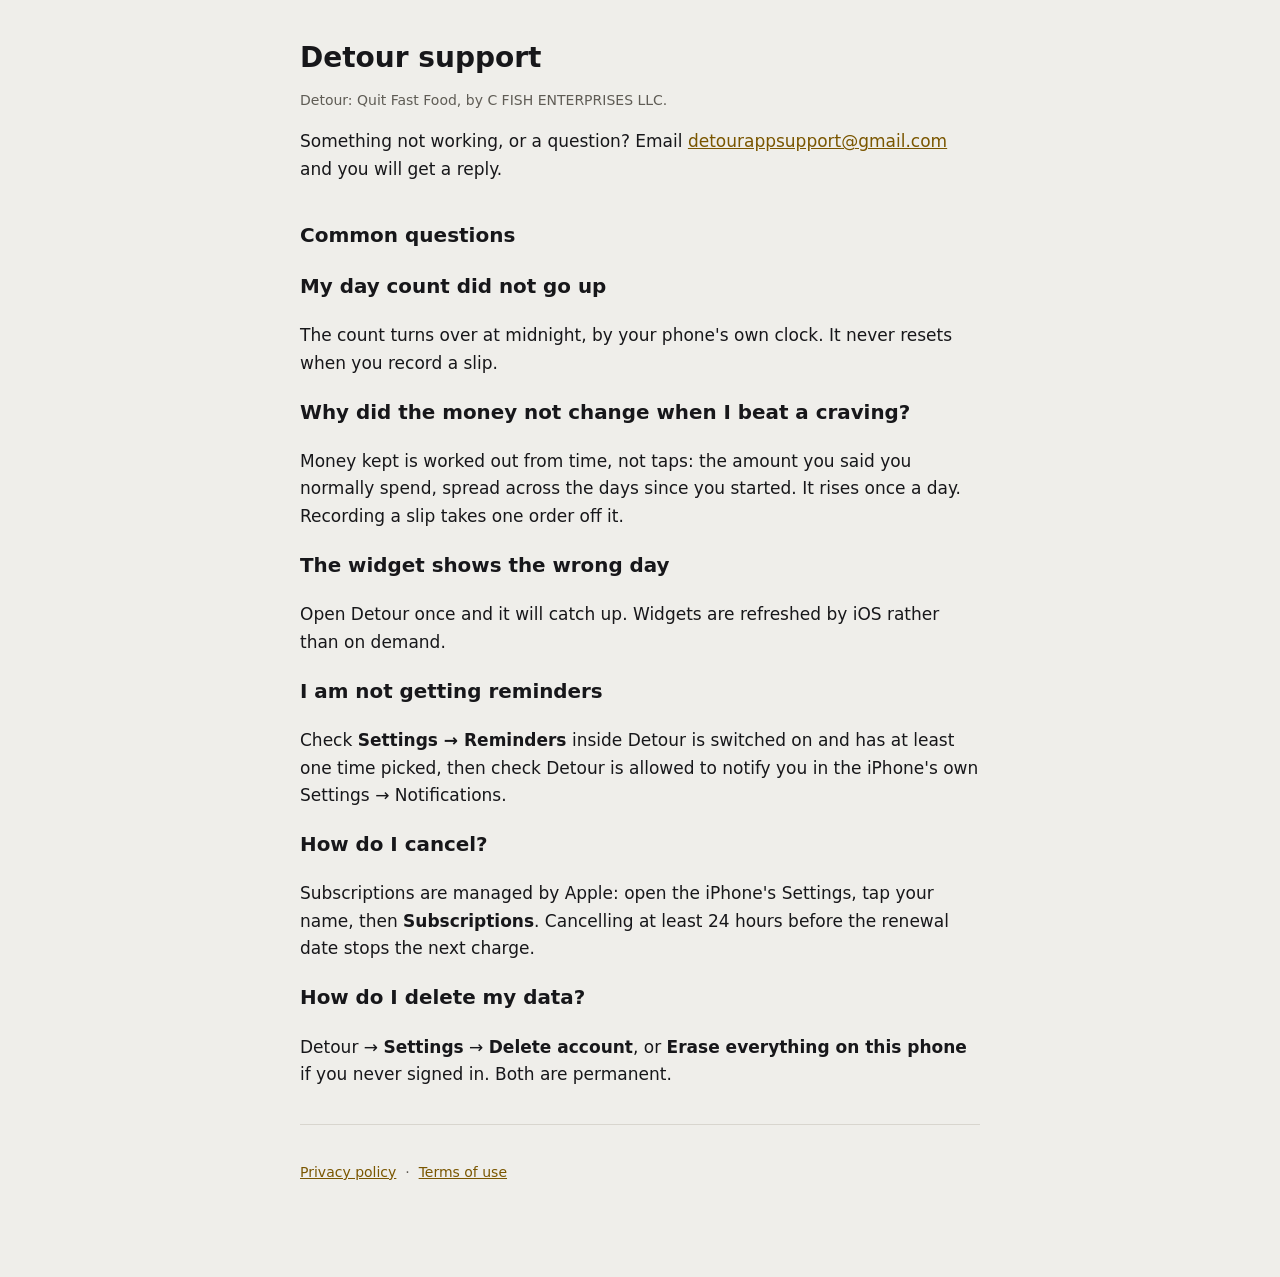
==== support.html @ 6665a6da "Detour's support, privacy and terms pages" ====
<!doctype html>
<html lang="en">
<head>
<meta charset="utf-8">
<meta name="viewport" content="width=device-width, initial-scale=1">
<title>Detour — Support</title>
<link rel="stylesheet" href="style.css">
</head>
<body>
<main>

<h1>Detour support</h1>
<p class="quiet">Detour: Quit Fast Food, by C FISH ENTERPRISES LLC.</p>

<p>Something not working, or a question? Email <a href="mailto:detourappsupport@gmail.com">detourappsupport@gmail.com</a> and you will get a reply.</p>

<h2>Common questions</h2>

<h3>My day count did not go up</h3>
<p>The count turns over at midnight, by your phone's own clock. It never resets when you record a slip.</p>

<h3>Why did the money not change when I beat a craving?</h3>
<p>Money kept is worked out from time, not taps: the amount you said you normally spend, spread across the days since you started. It rises once a day. Recording a slip takes one order off it.</p>

<h3>The widget shows the wrong day</h3>
<p>Open Detour once and it will catch up. Widgets are refreshed by iOS rather than on demand.</p>

<h3>I am not getting reminders</h3>
<p>Check <strong>Settings → Reminders</strong> inside Detour is switched on and has at least one time picked, then check Detour is allowed to notify you in the iPhone's own Settings → Notifications.</p>

<h3>How do I cancel?</h3>
<p>Subscriptions are managed by Apple: open the iPhone's Settings, tap your name, then <strong>Subscriptions</strong>. Cancelling at least 24 hours before the renewal date stops the next charge.</p>

<h3>How do I delete my data?</h3>
<p>Detour → <strong>Settings</strong> → <strong>Delete account</strong>, or <strong>Erase everything on this phone</strong> if you never signed in. Both are permanent.</p>

<hr>
<p class="quiet">
  <a href="privacy.html">Privacy policy</a> &nbsp;·&nbsp;
  <a href="terms.html">Terms of use</a>
</p>

</main>
</body>
</html>
---- style.css ----
/* Detour's Darkroom palette, so the legal pages look like the app. */
:root {
  --background: #EFEEEA;
  --surface: #FAF9F6;
  --text: #17171A;
  --quiet: #5F5C55;
  --accent: #7A5600;
  --divider: #D8D5CE;
}
@media (prefers-color-scheme: dark) {
  :root {
    --background: #17171A;
    --surface: #232327;
    --text: #F4F1EA;
    --quiet: #B9B5AC;
    --accent: #F2C14E;
    --divider: #2E2E34;
  }
}
* { box-sizing: border-box; }
body {
  margin: 0;
  padding: 40px 16px 80px;
  background: var(--background);
  color: var(--text);
  font-family: -apple-system, BlinkMacSystemFont, "Segoe UI", system-ui, sans-serif;
  font-size: 17px;
  line-height: 1.6;
}
main { max-width: 680px; margin: 0 auto; }
h1 { font-size: 28px; line-height: 1.25; margin: 0 0 8px; }
h2 { font-size: 20px; margin: 36px 0 8px; }
p, li { color: var(--text); }
.quiet { color: var(--quiet); font-size: 14px; }
a { color: var(--accent); }
ul { padding-left: 20px; }
hr { border: 0; border-top: 1px solid var(--divider); margin: 36px 0; }
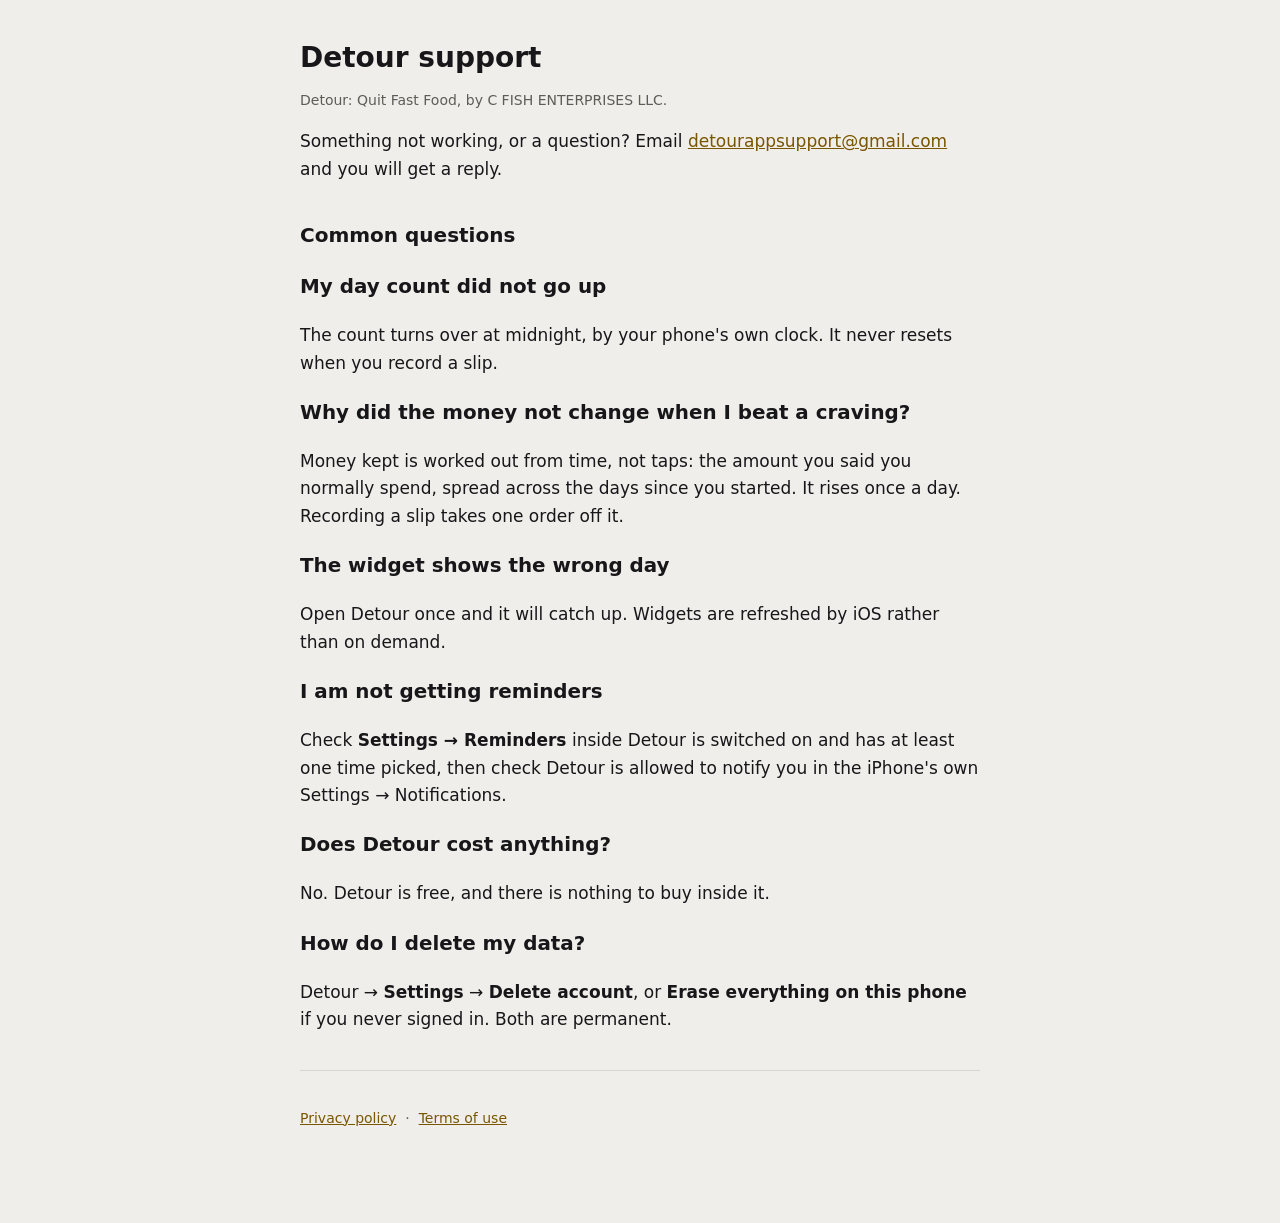
==== commit 4298268a: "Add files via upload" ====
--- a/support.html
+++ b/support.html
@@ -28,8 +28,8 @@
 <h3>I am not getting reminders</h3>
 <p>Check <strong>Settings → Reminders</strong> inside Detour is switched on and has at least one time picked, then check Detour is allowed to notify you in the iPhone's own Settings → Notifications.</p>
 
-<h3>How do I cancel?</h3>
-<p>Subscriptions are managed by Apple: open the iPhone's Settings, tap your name, then <strong>Subscriptions</strong>. Cancelling at least 24 hours before the renewal date stops the next charge.</p>
+<h3>Does Detour cost anything?</h3>
+<p>No. Detour is free, and there is nothing to buy inside it.</p>
 
 <h3>How do I delete my data?</h3>
 <p>Detour → <strong>Settings</strong> → <strong>Delete account</strong>, or <strong>Erase everything on this phone</strong> if you never signed in. Both are permanent.</p>
